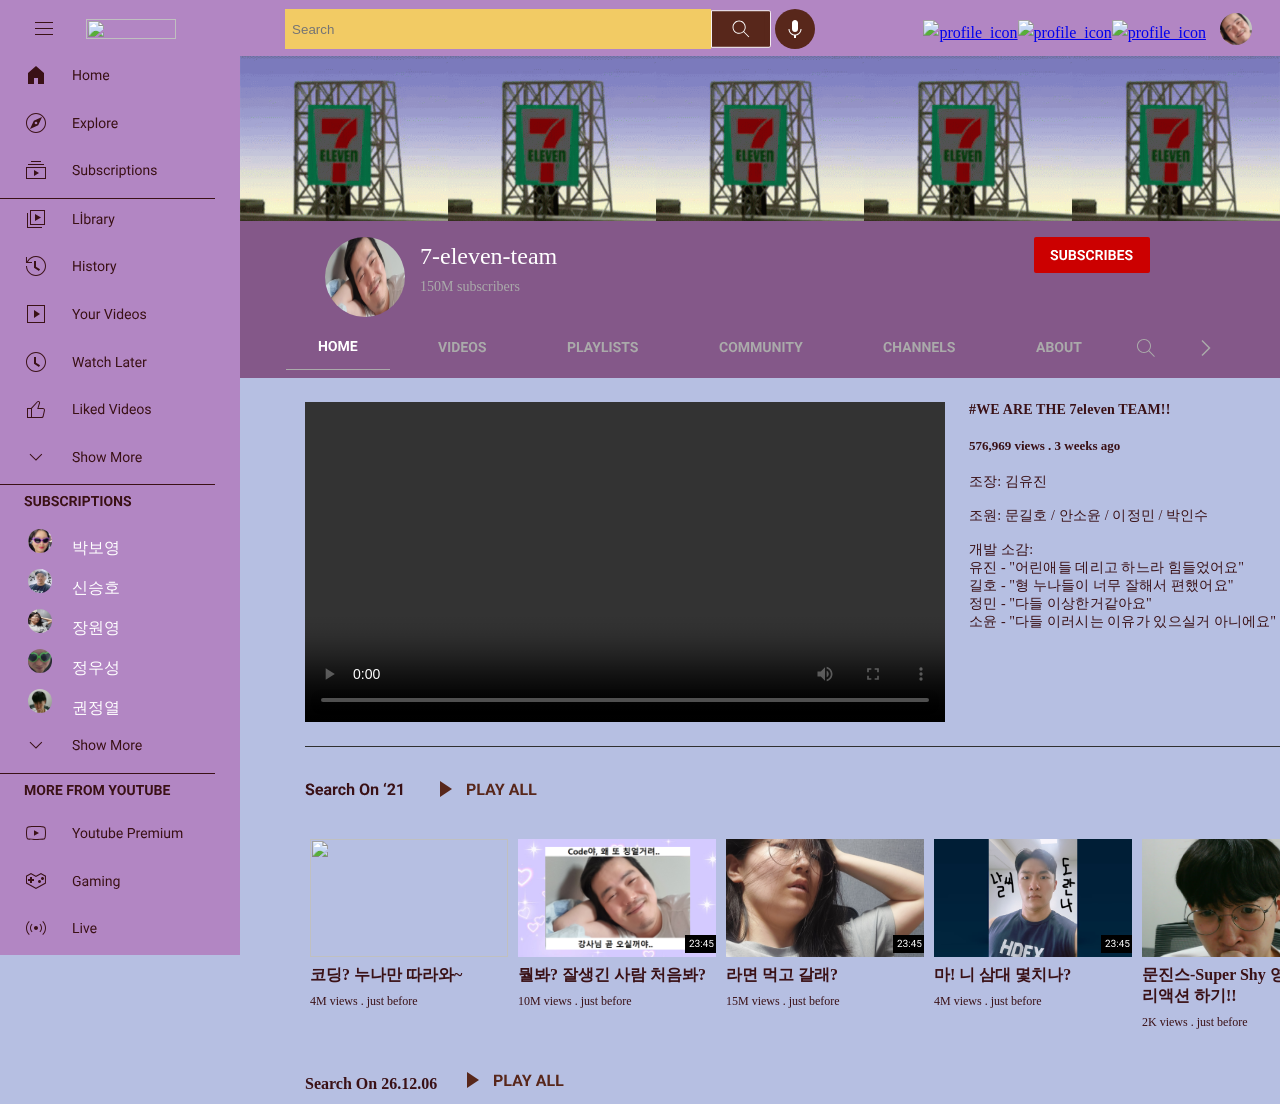
==== 7Channel.html @ 32d8069f "feat: 7Channel 수정" ====
<!DOCTYPE html>
<html lang="en">

<head>
  <meta charset="UTF-8">
  <meta name="viewport" content="width=device-width, initial-scale=1.0">
  <title>Channel</title>
  <link rel="stylesheet" type="text/css" href="7Channel.css">
</head>

<body>
  <header>
    <div class="top">
      <div class="top-left-icons top">
        <a href="#"><img src="./img/7eleven/header/ham.svg" /></a>
        <a href="index.html"><img src="./img/7eleven/header/Group.svg" class="youtube_logo"
            onclick="redirectToHome()" /></a>
      </div>
      <div class="top-middle-icons top">
        <div class="searchbox top">
          <input type="text" id="searchInput" placeholder="  Search" />
          <a href="#" onclick="searchChannel()"><img src="./img/7eleven/header/SearchBox-Button.svg"
              class="search-icon" /></a>
        </div>
        <a href="#"><img src="./img/7eleven/header/Icon.svg" class="mic-icon" /></a>
        <!-- 검색 결과 출력을 위한 컨테이너 -->
        <div class="search-result" id="searchResultContainer"></div>
      </div>

      <div class="top-right-icons top">
        <a href="#"><img src="./img/7eleven/header/create.svg" alt="profile_icon" class="header-icon" /></a>
        <a href="#"><img src="./img/7eleven/header/apps.svg" alt="profile_icon" class="header-icon" /></a>
        <a href="#"><img src="./img/7eleven/header/notifications.svg" alt="profile_icon" class="header-icon" /></a>
        <a href="#"><img src="./img/7eleven/header/Profile.svg" alt="profile_icon" class="user-icon" /></a>
      </div>
    </div>
  </header>
  <!-- 하단 부분-->
  <section>
    <!-- 왼쪽 사이드바-->
    <aside>
      <div class="sidebar-body">
        <div class="side1">
          <span class="sidebar-text"><a href="#"><img src="./img/7eleven/sidebar/Menu.svg"
                onclick="redirectToHome()" /></a></span>
          <span class="sidebar-text"><a href="#"><img src="./img/7eleven/sidebar/Menu-1.svg" /></a></span>
          <span class="sidebar-text"><a href="#"><img src="./img/7eleven/sidebar/Menu-2.svg" /></a></span>
        </div>
        <div class="side2">
          <span id="show-more">
            <span class="sidebar-text"><a href="#"><img src="./img/7eleven/sidebar/Menu-3.svg" /></a></span>
            <span class="sidebar-text"><a href="#"><img src="./img/7eleven/sidebar/Menu-4.svg" /></a></span>
            <span class="sidebar-text"><a href="#"><img src="./img/7eleven/sidebar/Menu-5.svg" /></a></span>
            <span class="sidebar-text"><a href="#"><img src="./img/7eleven/sidebar/Menu-6.svg" /></a></span>
            <span class="sidebar-text"><a href="#"><img src="./img/7eleven/sidebar/Menu-7.svg" /></a></span>
          </span>
          <span class="sidebar-text" onclick="toggleSide2()"><a href="#"><img
                src="./img/7eleven/sidebar/Menu-8.svg" /></a></span>
        </div>
        <div class="side3">
          <span class="sidebar-text"><a href="#"><img src="./img/7eleven/sidebar/Menu-Title.svg" alt="" /></a></span>
          <div class="subscription-user-img">
            <span id=show-more-sub>
              <a href="#"><span class="sidebar-text"><img
                    src="./img/7eleven/sidebar/2D062AD6-44D7-435C-ADD6-71105929858D_1_105_c.jpeg"
                    alt="" />박보영</span></a>
              <a href="#"><span class="sidebar-text"><img src="./img/7eleven/sidebar/5a7d9c4eaca35727.jpeg"
                    alt="" />신승호</span></a>
              <a href="#"><span class="sidebar-text"><img src="./img/7eleven/sidebar/glaemfek.jpg" alt="" />장원영</span></a>
              <a href="#"><span class="sidebar-text"><img src="./img/7eleven/sidebar/jung.svg"
                    alt="" />정우성</span></a>
              <a href="./7Channel.html"><span class="sidebar-text"><img src="./img/7eleven/sidebar/image.png"
                    alt="" />권정열</span></a>
            </span>
            <span class="sidebar-text" onclick="toggleSide3()"><a href="#"><img src="./img/7eleven/sidebar/Menu-8.svg"
                  alt="" /></a></span>
          </div>
        </div>
        <div class="side4">
          <span class="sidebar-text"><a href="#"><img src="./img/7eleven/sidebar/Menu-Title-1.svg" alt=""></a></span>
          <span class="sidebar-text"><a href="#"><img src="./img/7eleven/sidebar/Menu-17.svg" /></a></span>
          <span class="sidebar-text"><a href="#"><img src="./img/7eleven/sidebar/Menu-18.svg" /></a></span>
          <span class="sidebar-text"><a href="#"><img src="./img/7eleven/sidebar/Menu-19.svg" /></a></span>
          <!-- <span class="sidebar-text"><a href="#"><img src="./img/7eleven/sidebar/Menu-20.svg" /></a></span > -->
        </div>
        <div class="side5">
          <span class="sidebar-text"><a href="#"><img src="./img/7eleven/sidebar/Menu-18.svg" /></a></span>
          <span class="sidebar-text"><a href="#"><img src="./img/7eleven/sidebar/Menu-19.svg" /></a></span>
          <span class="sidebar-text"><a href="#"><img src="./img/7eleven/sidebar/Menu-20.svg" /></a></span>
        </div>
      </div>
    </aside>
    <section class=channel-main>
      <!--채널 메인 화면-->
      <article class="channel-main">
        <div class="channel-cover">
          <img src="./img/7eleven/Channel-Cover.svg" id="background">
        </div>
        <div class="channel-title">
          <div class="profileInfo">
            <img src="./img/7eleven/KakaoTalk_20230724_200543593.jpg" id="profileIcon2">
            <div class="channel-name" style="margin-left:15px;">
              <p style="color: white; font-weight: 400; font-size: 24px;">7-eleven-team</p>
              <p style="color: #AAAAAA; font-weight: 400; font-size: 14px;">150M subscribers</p>
            </div>
          </div>
          <div class="subscribers">
            <img src="./img/channel/Subscribes-Btn.svg" id="subscribesIcon" alt="Subscribe" />
          </div>
        </div>
        <div class="channel-toolbar">
          <div class="toolbars">
            <button onclick><img src="./img/7eleven/Menu.svg"></button>
            <button onclick><img src="./img/7eleven/Menu-1.svg"></button>
            <button onclick><img src="./img/7eleven/Menu-2.svg"></button>
            <button onclick><img src="./img/7eleven/Menu-3.svg"></button>
            <button onclick><img src="./img/7eleven/Menu-4.svg"></button>
            <button onclick><img src="./img/7eleven/Menu-5.svg"></button>
          </div>
          <div class="toolbar-search">
            <button><img src="./img/7eleven/Icon.svg" id="searchIcon" onclick="toggleSearchBar()"></button>
            <span id="searchBar" class="hidden"><input type="text" id="search-in-channel" placeholder="Search" /></span>
          </div>
          <button><img src="./img/7eleven/Btn.svg" id="ArrowIcon" onclick=""></button>
          <div class="channel-search-result" id="searchResultContainer-channel"></div>
        </div>
      </article>
      <article class="small-video">
        <div class="youtube-player">
          <!--동영상 썸네일-->
          <video width="640" height="320" src="./img/7eleven/KakaoTalk_20230731_221618216-_2__3.mp4" controls></video>
        </div>
        <div class="video-desc">
          <div class="title" style="font-size: 14px;">
            <!--제목-->
            #WE ARE THE 7eleven TEAM!!
          </div>
          <div class="time" style="font-size: 13px;">
            <!--시간 정보-->
            576,969 views . 3 weeks ago
          </div>
          <div class="description">
            <!--설명-->
            조장: 김유진<br><br>
            조원: 문길호 / 안소윤 / 이정민 / 박인수<br><br>
            개발 소감: <br>
            유진 - "어린애들 데리고 하느라 힘들었어요"<br>
            길호 - "형 누나들이 너무 잘해서 편했어요"<br>
            정민 - "다들 이상한거같아요"<br>
            소윤 - "다들 이러시는 이유가 있으실거 아니에요"<br>
          </div>
        </div>
        <!--영상 정보-->
      </article>
      <article class="play-lists"> <!-- 전체 아래쪽 부분-->
        <div class="category">
          <img src="./img/7eleven/Title.svg">
          <img src="./img/7eleven/Play-Btn.svg" onclick="">
        </div>
        
        <div class="play-list"> <!-- 한줄의 영상 목록 부분-->                    
          <div class="video-card">
            <div class="xsmall-thumbnail"><img src="./img/7eleven/image 1.svg"></div>
            <div class="xsmall-desc">
              <div id="title">코딩? 누나만 따라와~</div>
              <div id="userview">4M views . just before</div>
            </div>
          </div>
          <div class="video-card">
            <div class="xsmall-thumbnail"><img src="./img/7eleven/Images-1.svg"></div>
            <div class="xsmall-desc">
              <div id="title">뭘봐? 잘생긴 사람 처음봐?</div>
              <div id="userview">10M views . just before</div>
            </div>
          </div>
          <div class="video-card">
            <div class="xsmall-thumbnail"><img src="./img/7eleven/Images-5.svg"></div>
            <div class="xsmall-desc">
              <div id="title">라면 먹고 갈래?</div>
              <div id="userview">15M views . just before</div>
            </div>
          </div>
          <div class="video-card">
            <div class="xsmall-thumbnail"><img src="./img/7eleven/Images-6.svg"></div>
            <div class="xsmall-desc">
              <div id="title">마! 니 삼대 몇치나?</div>
              <div id="userview">4M views . just before</div>
            </div>
          </div>
          <div class="video-card">
            <div class="xsmall-thumbnail"><img src="./img/7eleven/image.png"></div>
            <div class="xsmall-desc">
              <div id="title">문진스-Super Shy 영상보고 리액션 하기!!</div>
              <div id="userview">2K views . just before</div>
            </div>
          </div>
        </div>
        <div class="play-list"> <!-- 한줄의 영상 목록 부분-->
          <div id="play-list-nav"> <!--play all button 있는 부분-->
            <span id="search-day">인기 동영상</span>
            <img src="./img/7eleven/Play-Btn.svg" onclick="">
          </div>
          <div class="pop-video-card">
          </div>
        </div>
        <!-- 그 밖의 추가 영상 줄-->
      </article>
    </section>
  </section>
</body>
<script src="./js/7Channel.js"></script>

</html>
---- 7Channel.css ----
/* http://meyerweb.com/eric/tools/css/reset/ 
   v2.0 | 20110126
   License: none (public domain)
*/

html, body, div, span, applet, object, iframe,
h1, h2, h3, h4, h5, h6, p, blockquote, pre,
a, abbr, acronym, address, big, cite, code,
del, dfn, em, img, ins, kbd, q, s, samp,
small, strike, strong, sub, sup, tt, var,
b, u, i, center,
dl, dt, dd, ol, ul, li,
fieldset, form, label, legend,
table, caption, tbody, tfoot, thead, tr, th, td,
article, aside, canvas, details, embed, 
figure, figcaption, footer, header, hgroup, 
menu, nav, output, ruby, section, summary,
time, mark, audio, video {
	margin: 0;
	padding: 0;
	border: 0;
	font-size: 100%;
	font: inherit;
	vertical-align: baseline;
}
/* HTML5 display-role reset for older browsers */
article, aside, details, figcaption, figure, 
footer, header, hgroup, menu, nav, section {
	display: block;
}
body {
	line-height: 1;
}
ol, ul {
	list-style: none;
}
blockquote, q {
	quotes: none;
}
blockquote:before, blockquote:after,
q:before, q:after {
	content: '';
	content: none;
}
table {
	border-collapse: collapse;
	border-spacing: 0;
}























/* Channel */
body {
    background-color: #B286C3;    
}

article{
    width: 1200px;
}
.channel-title{
    display: flex;
    justify-content: space-between;
    background-color: #845889;
    padding: 16px 65px 4px 65px;
}

.profileInfo{
    display: flex;
    margin-left:20px;
    
}
.profileInfo img{
    width:80px;
    height:80px;
    border-radius: 50%;
}

#subscribesIcon{
    margin-right:65px;
}

.channel-main{
    width: 100%;
    height: auto;
    display: flex;
    overflow: hidden;
    flex-direction: column;
    /* justify-content: center; 주축(수평 방향)을 기준으로 가운데 정렬합니다. */
    /* align-items: center; 교차축(수직 방향)을 기준으로 가운데 정렬합니다. */
}
/* 원래 버튼태그의 CCS 요소 삭제 */
button {
    /* appearance: none; */
    /* 추가적인 스타일 규칙을 적용할 수 있습니다 */
    background-color: #845889;
    border: 0px;
}

.channel-toolbar{
    display: flex;
    background-color: #845889;
    justify-content: center;
}
.channel-toolbar button :hover{
    background-color: gray;
}
/* small-video 부분 */
.small-video {  
    display: inline-flex;
    margin: 24px 287px 24px 65px;
    padding-bottom: 24px;
    align-items: flex-start;
    border-bottom: solid 1px #303030;
}
  
.youtube-player {
    display: flex;
    padding-right: 0px;
    flex-direction: column;
    align-items: flex-start;
    gap: 10px;
  }
  
.video-desc {
    display: flex;
    padding-bottom: 0px;
    flex-direction: column;
    align-items: flex-start;
    margin-left: 24px;
}
.title{
    color: #3A1116;
    font-variant-numeric: stacked-fractions;
    font-feature-settings: 'hlig' on, 'dlig' on;
    font-family: Roboto;
    font-size: 14px;
    font-style: normal;
    font-weight: 700;
    line-height: normal;
    letter-spacing: 0.14px;
    margin-bottom: 20px;
}  
.time{
    color: #3A1116;
    font-family: Roboto;
    font-size: 13px;
    font-style: normal;
    font-weight: 700;
    line-height: normal;
    margin-bottom:19px;
}
.description{
    color: #3A1116;
    font-variant-numeric: stacked-fractions;
    font-feature-settings: 'hlig' on, 'dlig' on;
    font-family: Roboto;
    font-size: 14px;
    font-style: normal;
    font-weight: 400;
    line-height: normal;
    letter-spacing: 0.14px;
    width: 400px;
    flex-shrink: 0;
}
/* search bar 기능*/
.hidden {
    display: none;
}

.toolbar-search{
    display: inline-flex;
}

#searchBar input{
    width: 202px;
    height: 47px;
    flex-shrink: 0;
    background: #B286C3; 
    color: #fff;
}

/* video card 부분 */
.category{
    padding-left: 65px;
}

.play-lists{
    display: flex;
    width: 100%;
    height: 100%;
    flex-direction: column;
    justify-content: center;
    /* align-items: flex-start;     */
    
}
.play-list{
    width: 100%;
    height: 100%;
    display: flex;
    margin: 0px 65px;
    /* flex-direction: column; */
    /* align-items: flex-start; */
    /* justify-content: space-between; */        
    align-items: flex-start;
}
#play-list-nav{
    display: flex;
    padding-top: 8px;
    align-items: flex-start;
}
#search-day{
    display: flex;
    padding: 9px 8px 8px 0px;
    align-items: flex-start;
    gap: 10px;
}
#title{    
    font-family: Roboto;
    font-size: 16px;
    font-style: normal;
    font-weight: 700;
    line-height: normal;
}
button :hover{
    background-color: grey;
}

.video-card, .pop-video-card{
    /* width: 100%; */
    height: auto;
    display: flex;
    margin: 24px 5px;
    align-items: flex-start;
    flex-direction: column;           
    width: 214px;
    padding-right: 0px;    
}



.xsmall-video{
    display: flex;
    width: 214px;
    padding-right: 0px;
    flex-direction: column;
    align-items: flex-start;
    margin-right : 5px;
}
.xsmall-thumbnail{
    display: flex;
    width: 100%;
    height: 118px;
}
.xsmall-thumbnail img{
    width: 100%;
    height: 100%;
    object-fit: cover;
    cursor: pointer;
}
.xsmall-desc{
    display: flex;
    width: 186px;
    flex-direction: column;
    justify-content: center;
    align-items: flex-start;
}
.xsmall-views{
    display: flex;
    width: 186px;
    flex-direction: column;
    justify-content: center;
    align-items: flex-start;
}
#title{
    display: flex;
    padding: 8px 0px;
    align-items: flex-start;
    gap: 10px;
}
#userID, #userview, #usertime{    
    font-family: Roboto;
    font-size: 12px;
    font-style: normal;
    font-weight: 400;
    line-height: normal;
}

.channel-name p{
    color: white;
}

.channel-cover{    
    display: flex;
}
.channel-cover img{
    width: 100%;
}
.video-card div{
    width: 100%;
    display: flex;
}




















/* Header */

header{
    position: fixed; /* 요소를 고정시킴 */
    top: 0; /* 화면 상단에 고정 */
    width: 100%;
    height: 56px;
    flex-shrink: 0;
    background: #B286C3;
    padding-left: 20px;
    padding-right: 20px;
    z-index: 1;
}

.top {
    display: flex;
    align-items: center;
    justify-content: space-between;
    color: #fff;
    padding: 2px;
    
}
.top-left-icons .hamburger{
    position: absolute;
    left: 12.5%;
    right: 12.5%;
    top: 20.83%;
    bottom: 25%;
}
.top-left-icons .youtube_logo{
    width: 90px;
    height: 20px;
    margin-left: 22px;
}

.searchbox {   
    margin-bottom: 7px;    
    padding: 0;  
}

.searchbox .search-icon{
    display: flex;
    width: 60px;
    height: 40px;
    justify-content: center;
    align-items: center;    
    border: none;
}
.mic-icon{
    margin-left: 4px;
    width: 40px;
    height: 50px;
    align-items: center;
}
.top-right-icons {
    align-items: center;
}

.top-right-icons span {
    margin-left: 10px;
}

.top-right-icons .user-icon{
    width: 60px;
    height: 50px;
    margin-right: 30px;
}
.header-icon{
    width: 50px;
    height: 40px;
}
#searchInput{
    width: 426px;
    height: 40px;    
    color: white;
    border: 0;
    outline: 0;
    padding: 0;
    background: #F2CB64;
}

















/* sidebar */

/* list 태그 span 변경으로 인한 list css 삭제 */

/* width 240px로 변경
유튜브 페이지 참조 */

.sidebar-body{
    background-color: #B286C3;  
    position: fixed; /* 요소를 고정시킴 */
    left: 0; /* 화면 상단에 고정 */    
    width: 240px;
    height: 100vh;
    /*최대 확대 최소 축소 시 배경색 유지  */
    overflow: hidden;/* 세로 스크롤바 숨기기 */
    z-index: 1;
}


/* .sidebar-body 태그 스크롤바 전체 스타일 */
.sidebar-body:hover {
    overflow: scroll;/* 세로 스크롤바 보이기 */
}

.sidebar-body::-webkit-scrollbar {
    width: 6px; /* 스크롤바 너비 */
    height: 6px;    
}
  
/* .sidebar-body 태그 스크롤바 트랙 스타일 (배경) */
.sidebar-body::-webkit-scrollbar-track {
    background-color: #212121; /* 스크롤바 트랙 색상 */
}
  
  /* .sidebar-body 태그 스크롤바 쓰는 부분 (버튼) 스타일 */
.sidebar-body::-webkit-scrollbar-thumb {
    background-color: #888; /* 스크롤바 버튼 색상 */
    border-radius: 3px; /* 스크롤바 버튼 모서리 둥글게 */
}
/* 사이드바의 이미지들 hover시 색상 변경 */
.sidebar-body div span a img:hover {
    background-color: #303030;    
}

#show-more-sub a:hover{
    background-color: #303030;    
}

#show-more-sub{
    display: flex;    
    flex-direction: column;     
    align-items: center;    
    justify-content: flex-start;
}
.sidebar-text {    
    font-family: 'Roboto';
}

#show-more-sub a{
    width: 224px;
    height: 40px;
    display: flex; /* 링크 안의 내용들을 가운데로 정렬하기 위해 추가 */
    align-items: center; /* 링크 안의 내용들을 수직 가운데 정렬하기 위해 추가 */     
    padding-left: 55px;
    color: white;
    text-decoration: none;    
    justify-content: space-between;    
}

#show-more-sub a img{
    border-radius: 50%;
    width: 24px;
    height: 24px;    
    margin-right: 20px;
}

.subscription-user-img{
    width: 224px;
}

.side1, .side2, .side3{
    border-bottom: solid 1px #3A1116;
    margin-right: 25px;
}


















/* common */

/*common (background-color)*/
body{
    font-family: "Roboto";
    color:#3A1116;
    line-height: 1.6;
    background-color: #B6BFE2;
    margin: 0px;
}
/* 헤더와 사이드는 고정 된 상태라 나머지 Main 부분을 띄워서 겹치지 않게 조정 해당부분 수정 필요 */
body > :not(header) {
    padding-top: 55px;   
    padding-left: 240px;
}
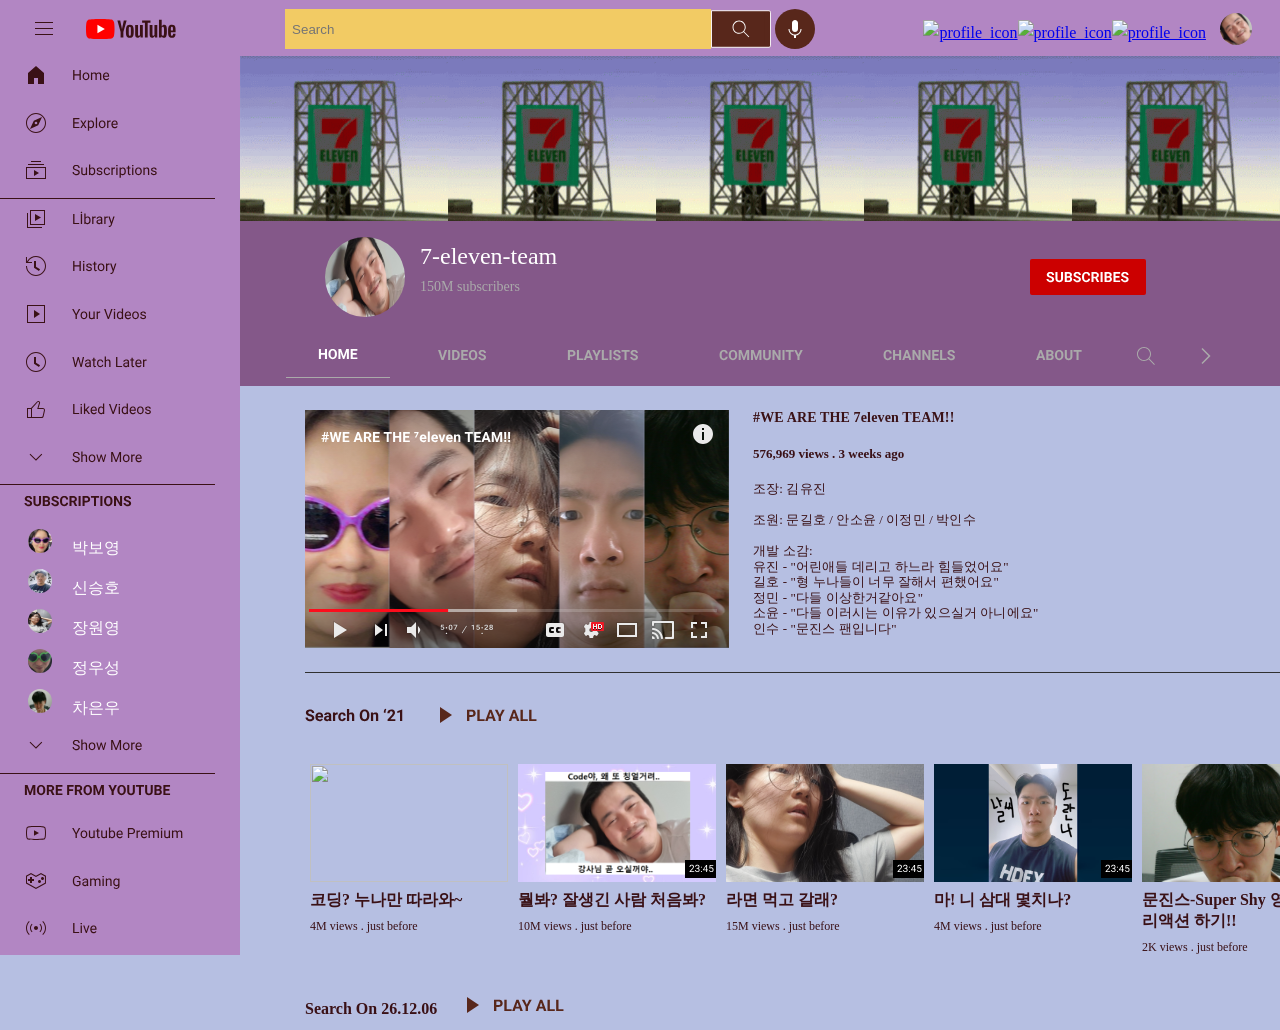
==== commit 44b61967: "feat: 7Channel 페이지 완료" ====
--- a/7Channel.html
+++ b/7Channel.html
@@ -66,11 +66,11 @@
                     alt="" />박보영</span></a>
               <a href="#"><span class="sidebar-text"><img src="./img/7eleven/sidebar/5a7d9c4eaca35727.jpeg"
                     alt="" />신승호</span></a>
-              <a href="#"><span class="sidebar-text"><img src="./img/7eleven/sidebar/glaemfek.jpg" alt="" />장원영</span></a>
-              <a href="#"><span class="sidebar-text"><img src="./img/7eleven/sidebar/jung.svg"
-                    alt="" />정우성</span></a>
+              <a href="#"><span class="sidebar-text"><img src="./img/7eleven/sidebar/glaemfek.jpg"
+                    alt="" />장원영</span></a>
+              <a href="#"><span class="sidebar-text"><img src="./img/7eleven/sidebar/jung.svg" alt="" />정우성</span></a>
               <a href="./7Channel.html"><span class="sidebar-text"><img src="./img/7eleven/sidebar/image.png"
-                    alt="" />권정열</span></a>
+                    alt="" />차은우</span></a>
             </span>
             <span class="sidebar-text" onclick="toggleSide3()"><a href="#"><img src="./img/7eleven/sidebar/Menu-8.svg"
                   alt="" /></a></span>
@@ -96,18 +96,23 @@
         <div class="channel-cover">
           <img src="./img/7eleven/Channel-Cover.svg" id="background">
         </div>
-        <div class="channel-title">
-          <div class="profileInfo">
-            <img src="./img/7eleven/KakaoTalk_20230724_200543593.jpg" id="profileIcon2">
-            <div class="channel-name" style="margin-left:15px;">
-              <p style="color: white; font-weight: 400; font-size: 24px;">7-eleven-team</p>
-              <p style="color: #AAAAAA; font-weight: 400; font-size: 14px;">150M subscribers</p>
-            </div>
-          </div>
-          <div class="subscribers">
-            <img src="./img/channel/Subscribes-Btn.svg" id="subscribesIcon" alt="Subscribe" />
-          </div>
-        </div>
+        <div id="channel-title" style="background-color: rgb(132, 88, 137);">
+          <!-- <div></div> -->
+          <div class="channel-title">
+            <div class="profileInfo">
+              <img src="./img/7eleven/KakaoTalk_20230724_200543593.jpg" id="profileIcon2">
+              <div class="channel-name" style="margin-left:15px;">
+                <p style="color: white; font-weight: 400; font-size: 24px;">7-eleven-team</p>
+                <p style="color: #AAAAAA; font-weight: 400; font-size: 14px;">150M subscribers</p>
+              </div>
+            </div>
+            <div class="subscribers">
+              <img src="./img/channel/Subscribes-Btn.svg" id="subscribesIcon" alt="Subscribe" />
+            </div>
+          </div>
+          <!-- <div></div> -->
+        </div>
+        
         <div class="channel-toolbar">
           <div class="toolbars">
             <button onclick><img src="./img/7eleven/Menu.svg"></button>
@@ -125,86 +130,91 @@
           <div class="channel-search-result" id="searchResultContainer-channel"></div>
         </div>
       </article>
-      <article class="small-video">
-        <div class="youtube-player">
-          <!--동영상 썸네일-->
-          <video width="640" height="320" src="./img/7eleven/KakaoTalk_20230731_221618216-_2__3.mp4" controls></video>
-        </div>
-        <div class="video-desc">
-          <div class="title" style="font-size: 14px;">
-            <!--제목-->
-            #WE ARE THE 7eleven TEAM!!
-          </div>
-          <div class="time" style="font-size: 13px;">
-            <!--시간 정보-->
-            576,969 views . 3 weeks ago
-          </div>
-          <div class="description">
-            <!--설명-->
-            조장: 김유진<br><br>
-            조원: 문길호 / 안소윤 / 이정민 / 박인수<br><br>
-            개발 소감: <br>
-            유진 - "어린애들 데리고 하느라 힘들었어요"<br>
-            길호 - "형 누나들이 너무 잘해서 편했어요"<br>
-            정민 - "다들 이상한거같아요"<br>
-            소윤 - "다들 이러시는 이유가 있으실거 아니에요"<br>
-          </div>
-        </div>
-        <!--영상 정보-->
-      </article>
-      <article class="play-lists"> <!-- 전체 아래쪽 부분-->
-        <div class="category">
-          <img src="./img/7eleven/Title.svg">
-          <img src="./img/7eleven/Play-Btn.svg" onclick="">
-        </div>
-        
-        <div class="play-list"> <!-- 한줄의 영상 목록 부분-->                    
-          <div class="video-card">
-            <div class="xsmall-thumbnail"><img src="./img/7eleven/image 1.svg"></div>
-            <div class="xsmall-desc">
-              <div id="title">코딩? 누나만 따라와~</div>
-              <div id="userview">4M views . just before</div>
-            </div>
-          </div>
-          <div class="video-card">
-            <div class="xsmall-thumbnail"><img src="./img/7eleven/Images-1.svg"></div>
-            <div class="xsmall-desc">
-              <div id="title">뭘봐? 잘생긴 사람 처음봐?</div>
-              <div id="userview">10M views . just before</div>
-            </div>
-          </div>
-          <div class="video-card">
-            <div class="xsmall-thumbnail"><img src="./img/7eleven/Images-5.svg"></div>
-            <div class="xsmall-desc">
-              <div id="title">라면 먹고 갈래?</div>
-              <div id="userview">15M views . just before</div>
-            </div>
-          </div>
-          <div class="video-card">
-            <div class="xsmall-thumbnail"><img src="./img/7eleven/Images-6.svg"></div>
-            <div class="xsmall-desc">
-              <div id="title">마! 니 삼대 몇치나?</div>
-              <div id="userview">4M views . just before</div>
-            </div>
-          </div>
-          <div class="video-card">
-            <div class="xsmall-thumbnail"><img src="./img/7eleven/image.png"></div>
-            <div class="xsmall-desc">
-              <div id="title">문진스-Super Shy 영상보고 리액션 하기!!</div>
-              <div id="userview">2K views . just before</div>
-            </div>
-          </div>
-        </div>
-        <div class="play-list"> <!-- 한줄의 영상 목록 부분-->
-          <div id="play-list-nav"> <!--play all button 있는 부분-->
-            <span id="search-day">인기 동영상</span>
+      <div class="contents">
+        <article class="small-video">
+          <div class="youtube-player">
+            <!--동영상 썸네일-->
+            <!-- <video width="640" height="320" src="./img/7eleven/KakaoTalk_20230731_221618216-_2__3.mp4" controls></video> -->
+            <img width="424" height="238" src="./img/7eleven/Youtube player2.svg">
+          </div>
+          <div class="video-desc">
+            <div class="title" style="font-size: 14px;">
+              <!--제목-->
+              #WE ARE THE 7eleven TEAM!!
+            </div>
+            <div class="time" style="font-size: 13px;">
+              <!--시간 정보-->
+              576,969 views . 3 weeks ago
+            </div>
+            <div class="description" style="font-size: 13px; line-height: 1.2;">
+              <!--설명-->
+              조장: 김유진<br><br>
+              조원: 문길호 / 안소윤 / 이정민 / 박인수<br><br>
+              개발 소감: <br>
+              유진 - "어린애들 데리고 하느라 힘들었어요"<br>
+              길호 - "형 누나들이 너무 잘해서 편했어요"<br>
+              정민 - "다들 이상한거같아요"<br>
+              소윤 - "다들 이러시는 이유가 있으실거 아니에요"<br>
+              인수 - "문진스 팬입니다"
+            </div>
+          </div>
+          <!--영상 정보-->
+        </article>
+        <article class="play-lists"> <!-- 전체 아래쪽 부분-->
+          <div class="category">
+            <img src="./img/7eleven/Title.svg">
             <img src="./img/7eleven/Play-Btn.svg" onclick="">
           </div>
-          <div class="pop-video-card">
-          </div>
-        </div>
-        <!-- 그 밖의 추가 영상 줄-->
-      </article>
+
+          <div class="play-list"> <!-- 한줄의 영상 목록 부분-->
+            <div class="video-card">
+              <div class="xsmall-thumbnail"><img src="./img/7eleven/image 1.svg"></div>
+              <div class="xsmall-desc">
+                <div id="title">코딩? 누나만 따라와~</div>
+                <div id="userview">4M views . just before</div>
+              </div>
+            </div>
+            <div class="video-card">
+              <div class="xsmall-thumbnail"><img src="./img/7eleven/Images-1.svg"></div>
+              <div class="xsmall-desc">
+                <div id="title">뭘봐? 잘생긴 사람 처음봐?</div>
+                <div id="userview">10M views . just before</div>
+              </div>
+            </div>
+            <div class="video-card">
+              <div class="xsmall-thumbnail"><img src="./img/7eleven/Images-5.svg"></div>
+              <div class="xsmall-desc">
+                <div id="title">라면 먹고 갈래?</div>
+                <div id="userview">15M views . just before</div>
+              </div>
+            </div>
+            <div class="video-card">
+              <div class="xsmall-thumbnail"><img src="./img/7eleven/Images-6.svg"></div>
+              <div class="xsmall-desc">
+                <div id="title">마! 니 삼대 몇치나?</div>
+                <div id="userview">4M views . just before</div>
+              </div>
+            </div>
+            <div class="video-card">
+              <div class="xsmall-thumbnail"><img src="./img/7eleven/image.png"></div>
+              <div class="xsmall-desc">
+                <div id="title">문진스-Super Shy 영상보고 리액션 하기!!</div>
+                <div id="userview">2K views . just before</div>
+              </div>
+            </div>
+          </div>
+          <div class="play-list"> <!-- 한줄의 영상 목록 부분-->
+            <div id="play-list-nav"> <!--play all button 있는 부분-->
+              <span id="search-day">인기 동영상</span>
+              <img src="./img/7eleven/Play-Btn.svg" onclick="">
+            </div>
+            <div class="pop-video-card">
+            </div>
+          </div>
+          <!-- 그 밖의 추가 영상 줄-->
+        </article>
+      </div>
+
     </section>
   </section>
 </body>
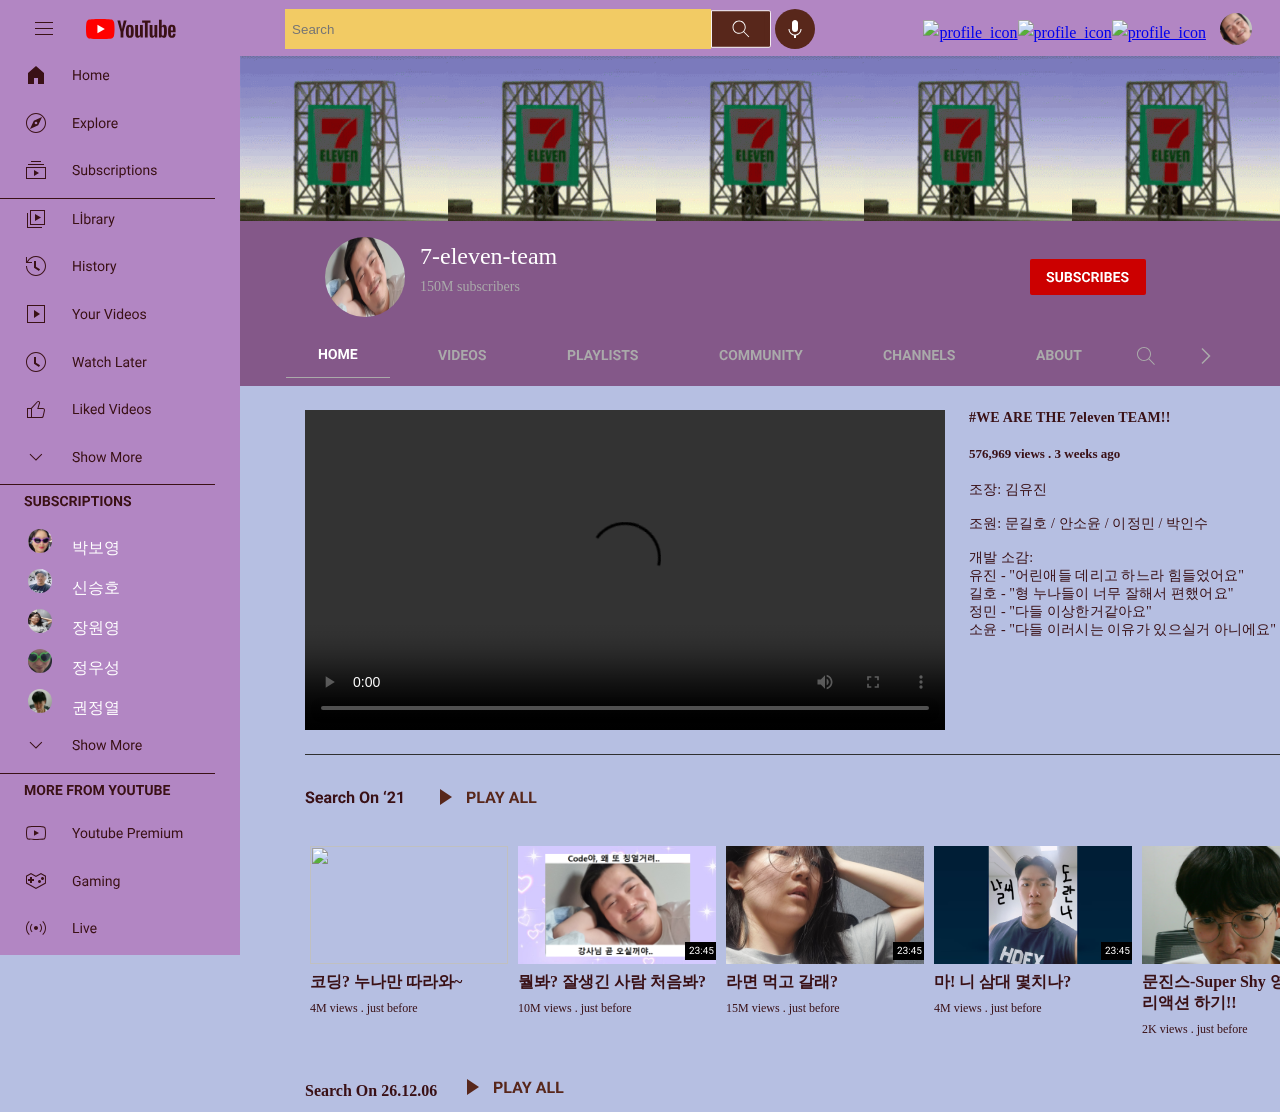
==== commit a7e87b7c: "Revert "feat: 7Channel 페이지 완료"" ====
--- a/7Channel.html
+++ b/7Channel.html
@@ -66,11 +66,11 @@
                     alt="" />박보영</span></a>
               <a href="#"><span class="sidebar-text"><img src="./img/7eleven/sidebar/5a7d9c4eaca35727.jpeg"
                     alt="" />신승호</span></a>
-              <a href="#"><span class="sidebar-text"><img src="./img/7eleven/sidebar/glaemfek.jpg"
-                    alt="" />장원영</span></a>
-              <a href="#"><span class="sidebar-text"><img src="./img/7eleven/sidebar/jung.svg" alt="" />정우성</span></a>
+              <a href="#"><span class="sidebar-text"><img src="./img/7eleven/sidebar/glaemfek.jpg" alt="" />장원영</span></a>
+              <a href="#"><span class="sidebar-text"><img src="./img/7eleven/sidebar/jung.svg"
+                    alt="" />정우성</span></a>
               <a href="./7Channel.html"><span class="sidebar-text"><img src="./img/7eleven/sidebar/image.png"
-                    alt="" />차은우</span></a>
+                    alt="" />권정열</span></a>
             </span>
             <span class="sidebar-text" onclick="toggleSide3()"><a href="#"><img src="./img/7eleven/sidebar/Menu-8.svg"
                   alt="" /></a></span>
@@ -96,23 +96,18 @@
         <div class="channel-cover">
           <img src="./img/7eleven/Channel-Cover.svg" id="background">
         </div>
-        <div id="channel-title" style="background-color: rgb(132, 88, 137);">
-          <!-- <div></div> -->
-          <div class="channel-title">
-            <div class="profileInfo">
-              <img src="./img/7eleven/KakaoTalk_20230724_200543593.jpg" id="profileIcon2">
-              <div class="channel-name" style="margin-left:15px;">
-                <p style="color: white; font-weight: 400; font-size: 24px;">7-eleven-team</p>
-                <p style="color: #AAAAAA; font-weight: 400; font-size: 14px;">150M subscribers</p>
-              </div>
-            </div>
-            <div class="subscribers">
-              <img src="./img/channel/Subscribes-Btn.svg" id="subscribesIcon" alt="Subscribe" />
-            </div>
-          </div>
-          <!-- <div></div> -->
-        </div>
-        
+        <div class="channel-title">
+          <div class="profileInfo">
+            <img src="./img/7eleven/KakaoTalk_20230724_200543593.jpg" id="profileIcon2">
+            <div class="channel-name" style="margin-left:15px;">
+              <p style="color: white; font-weight: 400; font-size: 24px;">7-eleven-team</p>
+              <p style="color: #AAAAAA; font-weight: 400; font-size: 14px;">150M subscribers</p>
+            </div>
+          </div>
+          <div class="subscribers">
+            <img src="./img/channel/Subscribes-Btn.svg" id="subscribesIcon" alt="Subscribe" />
+          </div>
+        </div>
         <div class="channel-toolbar">
           <div class="toolbars">
             <button onclick><img src="./img/7eleven/Menu.svg"></button>
@@ -130,91 +125,86 @@
           <div class="channel-search-result" id="searchResultContainer-channel"></div>
         </div>
       </article>
-      <div class="contents">
-        <article class="small-video">
-          <div class="youtube-player">
-            <!--동영상 썸네일-->
-            <!-- <video width="640" height="320" src="./img/7eleven/KakaoTalk_20230731_221618216-_2__3.mp4" controls></video> -->
-            <img width="424" height="238" src="./img/7eleven/Youtube player2.svg">
-          </div>
-          <div class="video-desc">
-            <div class="title" style="font-size: 14px;">
-              <!--제목-->
-              #WE ARE THE 7eleven TEAM!!
-            </div>
-            <div class="time" style="font-size: 13px;">
-              <!--시간 정보-->
-              576,969 views . 3 weeks ago
-            </div>
-            <div class="description" style="font-size: 13px; line-height: 1.2;">
-              <!--설명-->
-              조장: 김유진<br><br>
-              조원: 문길호 / 안소윤 / 이정민 / 박인수<br><br>
-              개발 소감: <br>
-              유진 - "어린애들 데리고 하느라 힘들었어요"<br>
-              길호 - "형 누나들이 너무 잘해서 편했어요"<br>
-              정민 - "다들 이상한거같아요"<br>
-              소윤 - "다들 이러시는 이유가 있으실거 아니에요"<br>
-              인수 - "문진스 팬입니다"
-            </div>
-          </div>
-          <!--영상 정보-->
-        </article>
-        <article class="play-lists"> <!-- 전체 아래쪽 부분-->
-          <div class="category">
-            <img src="./img/7eleven/Title.svg">
+      <article class="small-video">
+        <div class="youtube-player">
+          <!--동영상 썸네일-->
+          <video width="640" height="320" src="./img/7eleven/KakaoTalk_20230731_221618216-_2__3.mp4" controls></video>
+        </div>
+        <div class="video-desc">
+          <div class="title" style="font-size: 14px;">
+            <!--제목-->
+            #WE ARE THE 7eleven TEAM!!
+          </div>
+          <div class="time" style="font-size: 13px;">
+            <!--시간 정보-->
+            576,969 views . 3 weeks ago
+          </div>
+          <div class="description">
+            <!--설명-->
+            조장: 김유진<br><br>
+            조원: 문길호 / 안소윤 / 이정민 / 박인수<br><br>
+            개발 소감: <br>
+            유진 - "어린애들 데리고 하느라 힘들었어요"<br>
+            길호 - "형 누나들이 너무 잘해서 편했어요"<br>
+            정민 - "다들 이상한거같아요"<br>
+            소윤 - "다들 이러시는 이유가 있으실거 아니에요"<br>
+          </div>
+        </div>
+        <!--영상 정보-->
+      </article>
+      <article class="play-lists"> <!-- 전체 아래쪽 부분-->
+        <div class="category">
+          <img src="./img/7eleven/Title.svg">
+          <img src="./img/7eleven/Play-Btn.svg" onclick="">
+        </div>
+        
+        <div class="play-list"> <!-- 한줄의 영상 목록 부분-->                    
+          <div class="video-card">
+            <div class="xsmall-thumbnail"><img src="./img/7eleven/image 1.svg"></div>
+            <div class="xsmall-desc">
+              <div id="title">코딩? 누나만 따라와~</div>
+              <div id="userview">4M views . just before</div>
+            </div>
+          </div>
+          <div class="video-card">
+            <div class="xsmall-thumbnail"><img src="./img/7eleven/Images-1.svg"></div>
+            <div class="xsmall-desc">
+              <div id="title">뭘봐? 잘생긴 사람 처음봐?</div>
+              <div id="userview">10M views . just before</div>
+            </div>
+          </div>
+          <div class="video-card">
+            <div class="xsmall-thumbnail"><img src="./img/7eleven/Images-5.svg"></div>
+            <div class="xsmall-desc">
+              <div id="title">라면 먹고 갈래?</div>
+              <div id="userview">15M views . just before</div>
+            </div>
+          </div>
+          <div class="video-card">
+            <div class="xsmall-thumbnail"><img src="./img/7eleven/Images-6.svg"></div>
+            <div class="xsmall-desc">
+              <div id="title">마! 니 삼대 몇치나?</div>
+              <div id="userview">4M views . just before</div>
+            </div>
+          </div>
+          <div class="video-card">
+            <div class="xsmall-thumbnail"><img src="./img/7eleven/image.png"></div>
+            <div class="xsmall-desc">
+              <div id="title">문진스-Super Shy 영상보고 리액션 하기!!</div>
+              <div id="userview">2K views . just before</div>
+            </div>
+          </div>
+        </div>
+        <div class="play-list"> <!-- 한줄의 영상 목록 부분-->
+          <div id="play-list-nav"> <!--play all button 있는 부분-->
+            <span id="search-day">인기 동영상</span>
             <img src="./img/7eleven/Play-Btn.svg" onclick="">
           </div>
-
-          <div class="play-list"> <!-- 한줄의 영상 목록 부분-->
-            <div class="video-card">
-              <div class="xsmall-thumbnail"><img src="./img/7eleven/image 1.svg"></div>
-              <div class="xsmall-desc">
-                <div id="title">코딩? 누나만 따라와~</div>
-                <div id="userview">4M views . just before</div>
-              </div>
-            </div>
-            <div class="video-card">
-              <div class="xsmall-thumbnail"><img src="./img/7eleven/Images-1.svg"></div>
-              <div class="xsmall-desc">
-                <div id="title">뭘봐? 잘생긴 사람 처음봐?</div>
-                <div id="userview">10M views . just before</div>
-              </div>
-            </div>
-            <div class="video-card">
-              <div class="xsmall-thumbnail"><img src="./img/7eleven/Images-5.svg"></div>
-              <div class="xsmall-desc">
-                <div id="title">라면 먹고 갈래?</div>
-                <div id="userview">15M views . just before</div>
-              </div>
-            </div>
-            <div class="video-card">
-              <div class="xsmall-thumbnail"><img src="./img/7eleven/Images-6.svg"></div>
-              <div class="xsmall-desc">
-                <div id="title">마! 니 삼대 몇치나?</div>
-                <div id="userview">4M views . just before</div>
-              </div>
-            </div>
-            <div class="video-card">
-              <div class="xsmall-thumbnail"><img src="./img/7eleven/image.png"></div>
-              <div class="xsmall-desc">
-                <div id="title">문진스-Super Shy 영상보고 리액션 하기!!</div>
-                <div id="userview">2K views . just before</div>
-              </div>
-            </div>
-          </div>
-          <div class="play-list"> <!-- 한줄의 영상 목록 부분-->
-            <div id="play-list-nav"> <!--play all button 있는 부분-->
-              <span id="search-day">인기 동영상</span>
-              <img src="./img/7eleven/Play-Btn.svg" onclick="">
-            </div>
-            <div class="pop-video-card">
-            </div>
-          </div>
-          <!-- 그 밖의 추가 영상 줄-->
-        </article>
-      </div>
-
+          <div class="pop-video-card">
+          </div>
+        </div>
+        <!-- 그 밖의 추가 영상 줄-->
+      </article>
     </section>
   </section>
 </body>
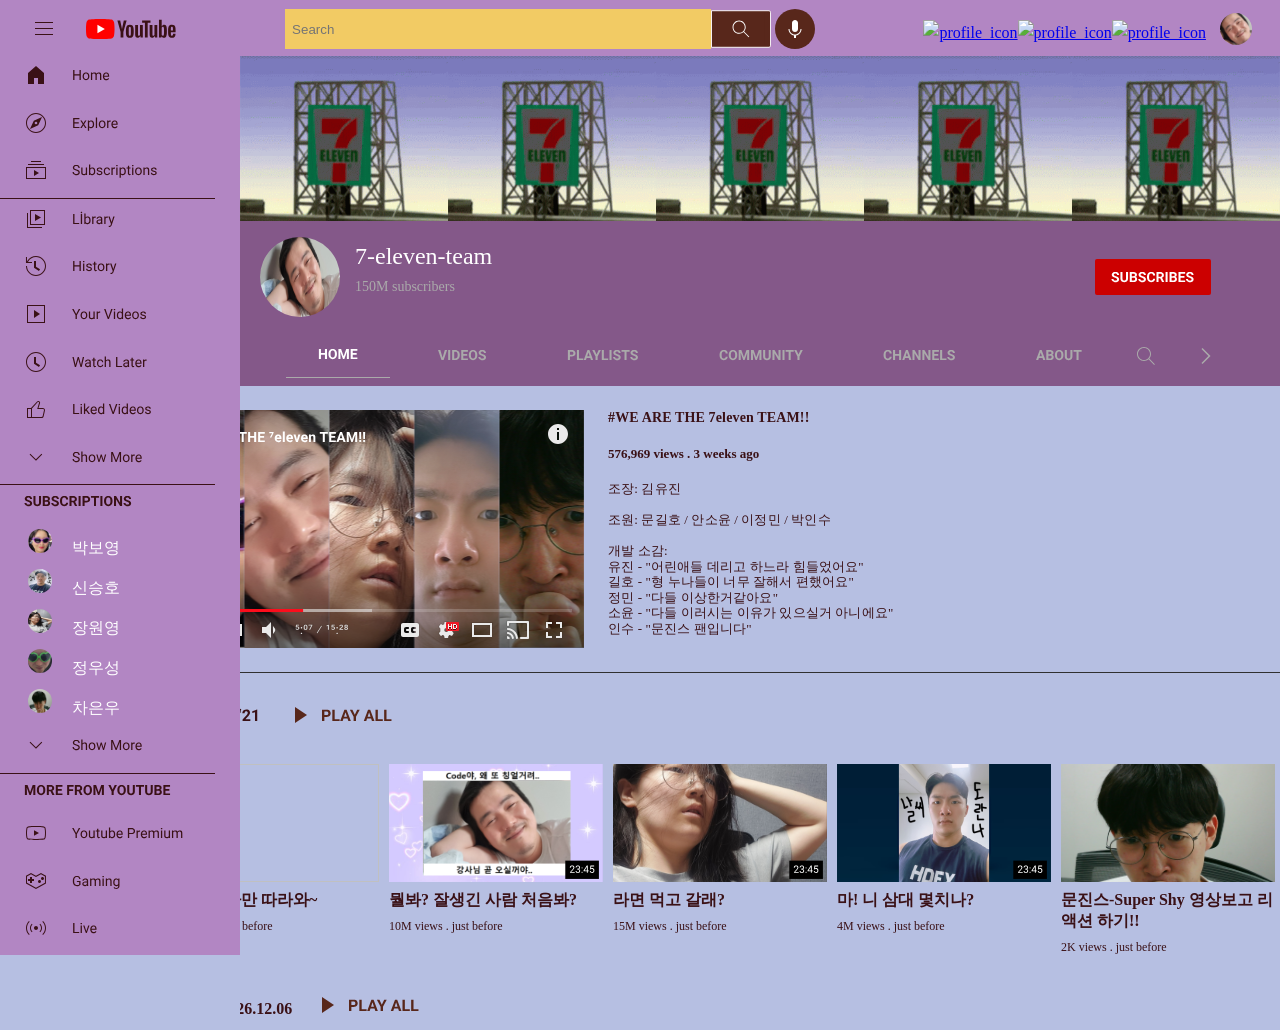
==== commit a7a9d82a: "feat: 7Channel 수정완료" ====
--- a/7Channel.html
+++ b/7Channel.html
@@ -66,11 +66,11 @@
                     alt="" />박보영</span></a>
               <a href="#"><span class="sidebar-text"><img src="./img/7eleven/sidebar/5a7d9c4eaca35727.jpeg"
                     alt="" />신승호</span></a>
-              <a href="#"><span class="sidebar-text"><img src="./img/7eleven/sidebar/glaemfek.jpg" alt="" />장원영</span></a>
-              <a href="#"><span class="sidebar-text"><img src="./img/7eleven/sidebar/jung.svg"
-                    alt="" />정우성</span></a>
+              <a href="#"><span class="sidebar-text"><img src="./img/7eleven/sidebar/glaemfek.jpg"
+                    alt="" />장원영</span></a>
+              <a href="#"><span class="sidebar-text"><img src="./img/7eleven/sidebar/jung.svg" alt="" />정우성</span></a>
               <a href="./7Channel.html"><span class="sidebar-text"><img src="./img/7eleven/sidebar/image.png"
-                    alt="" />권정열</span></a>
+                    alt="" />차은우</span></a>
             </span>
             <span class="sidebar-text" onclick="toggleSide3()"><a href="#"><img src="./img/7eleven/sidebar/Menu-8.svg"
                   alt="" /></a></span>
@@ -96,18 +96,23 @@
         <div class="channel-cover">
           <img src="./img/7eleven/Channel-Cover.svg" id="background">
         </div>
-        <div class="channel-title">
-          <div class="profileInfo">
-            <img src="./img/7eleven/KakaoTalk_20230724_200543593.jpg" id="profileIcon2">
-            <div class="channel-name" style="margin-left:15px;">
-              <p style="color: white; font-weight: 400; font-size: 24px;">7-eleven-team</p>
-              <p style="color: #AAAAAA; font-weight: 400; font-size: 14px;">150M subscribers</p>
-            </div>
-          </div>
-          <div class="subscribers">
-            <img src="./img/channel/Subscribes-Btn.svg" id="subscribesIcon" alt="Subscribe" />
-          </div>
-        </div>
+        <div id="channel-title" style="background-color: rgb(132, 88, 137);">
+          <!-- <div></div> -->
+          <div class="channel-title">
+            <div class="profileInfo">
+              <img src="./img/7eleven/KakaoTalk_20230724_200543593.jpg" id="profileIcon2">
+              <div class="channel-name" style="margin-left:15px;">
+                <p style="color: white; font-weight: 400; font-size: 24px;">7-eleven-team</p>
+                <p style="color: #AAAAAA; font-weight: 400; font-size: 14px;">150M subscribers</p>
+              </div>
+            </div>
+            <div class="subscribers">
+              <img src="./img/channel/Subscribes-Btn.svg" id="subscribesIcon" alt="Subscribe" />
+            </div>
+          </div>
+          <!-- <div></div> -->
+        </div>
+        
         <div class="channel-toolbar">
           <div class="toolbars">
             <button onclick><img src="./img/7eleven/Menu.svg"></button>
@@ -125,86 +130,91 @@
           <div class="channel-search-result" id="searchResultContainer-channel"></div>
         </div>
       </article>
-      <article class="small-video">
-        <div class="youtube-player">
-          <!--동영상 썸네일-->
-          <video width="640" height="320" src="./img/7eleven/KakaoTalk_20230731_221618216-_2__3.mp4" controls></video>
-        </div>
-        <div class="video-desc">
-          <div class="title" style="font-size: 14px;">
-            <!--제목-->
-            #WE ARE THE 7eleven TEAM!!
-          </div>
-          <div class="time" style="font-size: 13px;">
-            <!--시간 정보-->
-            576,969 views . 3 weeks ago
-          </div>
-          <div class="description">
-            <!--설명-->
-            조장: 김유진<br><br>
-            조원: 문길호 / 안소윤 / 이정민 / 박인수<br><br>
-            개발 소감: <br>
-            유진 - "어린애들 데리고 하느라 힘들었어요"<br>
-            길호 - "형 누나들이 너무 잘해서 편했어요"<br>
-            정민 - "다들 이상한거같아요"<br>
-            소윤 - "다들 이러시는 이유가 있으실거 아니에요"<br>
-          </div>
-        </div>
-        <!--영상 정보-->
-      </article>
-      <article class="play-lists"> <!-- 전체 아래쪽 부분-->
-        <div class="category">
-          <img src="./img/7eleven/Title.svg">
-          <img src="./img/7eleven/Play-Btn.svg" onclick="">
-        </div>
-        
-        <div class="play-list"> <!-- 한줄의 영상 목록 부분-->                    
-          <div class="video-card">
-            <div class="xsmall-thumbnail"><img src="./img/7eleven/image 1.svg"></div>
-            <div class="xsmall-desc">
-              <div id="title">코딩? 누나만 따라와~</div>
-              <div id="userview">4M views . just before</div>
-            </div>
-          </div>
-          <div class="video-card">
-            <div class="xsmall-thumbnail"><img src="./img/7eleven/Images-1.svg"></div>
-            <div class="xsmall-desc">
-              <div id="title">뭘봐? 잘생긴 사람 처음봐?</div>
-              <div id="userview">10M views . just before</div>
-            </div>
-          </div>
-          <div class="video-card">
-            <div class="xsmall-thumbnail"><img src="./img/7eleven/Images-5.svg"></div>
-            <div class="xsmall-desc">
-              <div id="title">라면 먹고 갈래?</div>
-              <div id="userview">15M views . just before</div>
-            </div>
-          </div>
-          <div class="video-card">
-            <div class="xsmall-thumbnail"><img src="./img/7eleven/Images-6.svg"></div>
-            <div class="xsmall-desc">
-              <div id="title">마! 니 삼대 몇치나?</div>
-              <div id="userview">4M views . just before</div>
-            </div>
-          </div>
-          <div class="video-card">
-            <div class="xsmall-thumbnail"><img src="./img/7eleven/image.png"></div>
-            <div class="xsmall-desc">
-              <div id="title">문진스-Super Shy 영상보고 리액션 하기!!</div>
-              <div id="userview">2K views . just before</div>
-            </div>
-          </div>
-        </div>
-        <div class="play-list"> <!-- 한줄의 영상 목록 부분-->
-          <div id="play-list-nav"> <!--play all button 있는 부분-->
-            <span id="search-day">인기 동영상</span>
+      <div class="contents">
+        <article class="small-video">
+          <div class="youtube-player">
+            <!--동영상 썸네일-->
+            <!-- <video width="640" height="320" src="./img/7eleven/KakaoTalk_20230731_221618216-_2__3.mp4" controls></video> -->
+            <img width="424" height="238" src="./img/7eleven/Youtube player2.svg">
+          </div>
+          <div class="video-desc">
+            <div class="title" style="font-size: 14px;">
+              <!--제목-->
+              #WE ARE THE 7eleven TEAM!!
+            </div>
+            <div class="time" style="font-size: 13px;">
+              <!--시간 정보-->
+              576,969 views . 3 weeks ago
+            </div>
+            <div class="description" style="font-size: 13px; line-height: 1.2;">
+              <!--설명-->
+              조장: 김유진<br><br>
+              조원: 문길호 / 안소윤 / 이정민 / 박인수<br><br>
+              개발 소감: <br>
+              유진 - "어린애들 데리고 하느라 힘들었어요"<br>
+              길호 - "형 누나들이 너무 잘해서 편했어요"<br>
+              정민 - "다들 이상한거같아요"<br>
+              소윤 - "다들 이러시는 이유가 있으실거 아니에요"<br>
+              인수 - "문진스 팬입니다"
+            </div>
+          </div>
+          <!--영상 정보-->
+        </article>
+        <article class="play-lists"> <!-- 전체 아래쪽 부분-->
+          <div class="category">
+            <img src="./img/7eleven/Title.svg">
             <img src="./img/7eleven/Play-Btn.svg" onclick="">
           </div>
-          <div class="pop-video-card">
-          </div>
-        </div>
-        <!-- 그 밖의 추가 영상 줄-->
-      </article>
+
+          <div class="play-list"> <!-- 한줄의 영상 목록 부분-->
+            <div class="video-card">
+              <div class="xsmall-thumbnail"><img src="./img/7eleven/image 1.svg"></div>
+              <div class="xsmall-desc">
+                <div id="title">코딩? 누나만 따라와~</div>
+                <div id="userview">4M views . just before</div>
+              </div>
+            </div>
+            <div class="video-card">
+              <div class="xsmall-thumbnail"><img src="./img/7eleven/Images-1.svg"></div>
+              <div class="xsmall-desc">
+                <div id="title">뭘봐? 잘생긴 사람 처음봐?</div>
+                <div id="userview">10M views . just before</div>
+              </div>
+            </div>
+            <div class="video-card">
+              <div class="xsmall-thumbnail"><img src="./img/7eleven/Images-5.svg"></div>
+              <div class="xsmall-desc">
+                <div id="title">라면 먹고 갈래?</div>
+                <div id="userview">15M views . just before</div>
+              </div>
+            </div>
+            <div class="video-card">
+              <div class="xsmall-thumbnail"><img src="./img/7eleven/Images-6.svg"></div>
+              <div class="xsmall-desc">
+                <div id="title">마! 니 삼대 몇치나?</div>
+                <div id="userview">4M views . just before</div>
+              </div>
+            </div>
+            <div class="video-card">
+              <div class="xsmall-thumbnail"><img src="./img/7eleven/image.png"></div>
+              <div class="xsmall-desc">
+                <div id="title">문진스-Super Shy 영상보고 리액션 하기!!</div>
+                <div id="userview">2K views . just before</div>
+              </div>
+            </div>
+          </div>
+          <div class="play-list"> <!-- 한줄의 영상 목록 부분-->
+            <div id="play-list-nav"> <!--play all button 있는 부분-->
+              <span id="search-day">인기 동영상</span>
+              <img src="./img/7eleven/Play-Btn.svg" onclick="">
+            </div>
+            <div class="pop-video-card">
+            </div>
+          </div>
+          <!-- 그 밖의 추가 영상 줄-->
+        </article>
+      </div>
+
     </section>
   </section>
 </body>
--- a/7Channel.css
+++ b/7Channel.css
@@ -78,13 +78,18 @@
     width: 1200px;
 }
 .channel-title{
+    width: 1200px;
     display: flex;
     justify-content: space-between;
     background-color: #845889;
-    padding: 16px 65px 4px 65px;
-}
-
+    padding: 16px 0px 4px 0px;
+}
+#channel-title{    
+    display: flex;
+    justify-content: center;
+}
 .profileInfo{
+    /* padding-right: 50%; */
     display: flex;
     margin-left:20px;
     
@@ -117,6 +122,7 @@
 }
 
 .channel-toolbar{
+    /* width: 1200px; */
     display: flex;
     background-color: #845889;
     justify-content: center;
@@ -125,16 +131,17 @@
     background-color: gray;
 }
 /* small-video 부분 */
-.small-video {  
-    display: inline-flex;
-    margin: 24px 287px 24px 65px;
+.small-video {      
+    display: flex;
+    margin: 24px 0px 24px 0px;
     padding-bottom: 24px;
-    align-items: flex-start;
+    /* align-items: flex-start; */
+    /* justify-content: center; */
     border-bottom: solid 1px #303030;
 }
   
 .youtube-player {
-    display: flex;
+    display: flex;    
     padding-right: 0px;
     flex-direction: column;
     align-items: flex-start;
@@ -200,14 +207,25 @@
 }
 
 /* video card 부분 */
+.contents{
+    /* width: 100%; */
+    display: flex;
+    flex-direction: column;
+    /* align-items: flex-start; */
+    justify-content: center;
+    align-items: center;
+}
 .category{
-    padding-left: 65px;
-}
-
-.play-lists{
-    display: flex;
-    width: 100%;
-    height: 100%;
+    width: 100%;    
+    align-items: flex-start;
+    justify-content: center;
+}
+
+.play-lists{        
+    display: flex;
+    align-items: flex-start;
+    /* width: 100%; */
+    /* height: 100%; */
     flex-direction: column;
     justify-content: center;
     /* align-items: flex-start;     */
@@ -216,8 +234,7 @@
 .play-list{
     width: 100%;
     height: 100%;
-    display: flex;
-    margin: 0px 65px;
+    display: flex;       
     /* flex-direction: column; */
     /* align-items: flex-start; */
     /* justify-content: space-between; */        
@@ -260,7 +277,7 @@
 
 .xsmall-video{
     display: flex;
-    width: 214px;
+    /* width: 214px; */
     padding-right: 0px;
     flex-direction: column;
     align-items: flex-start;
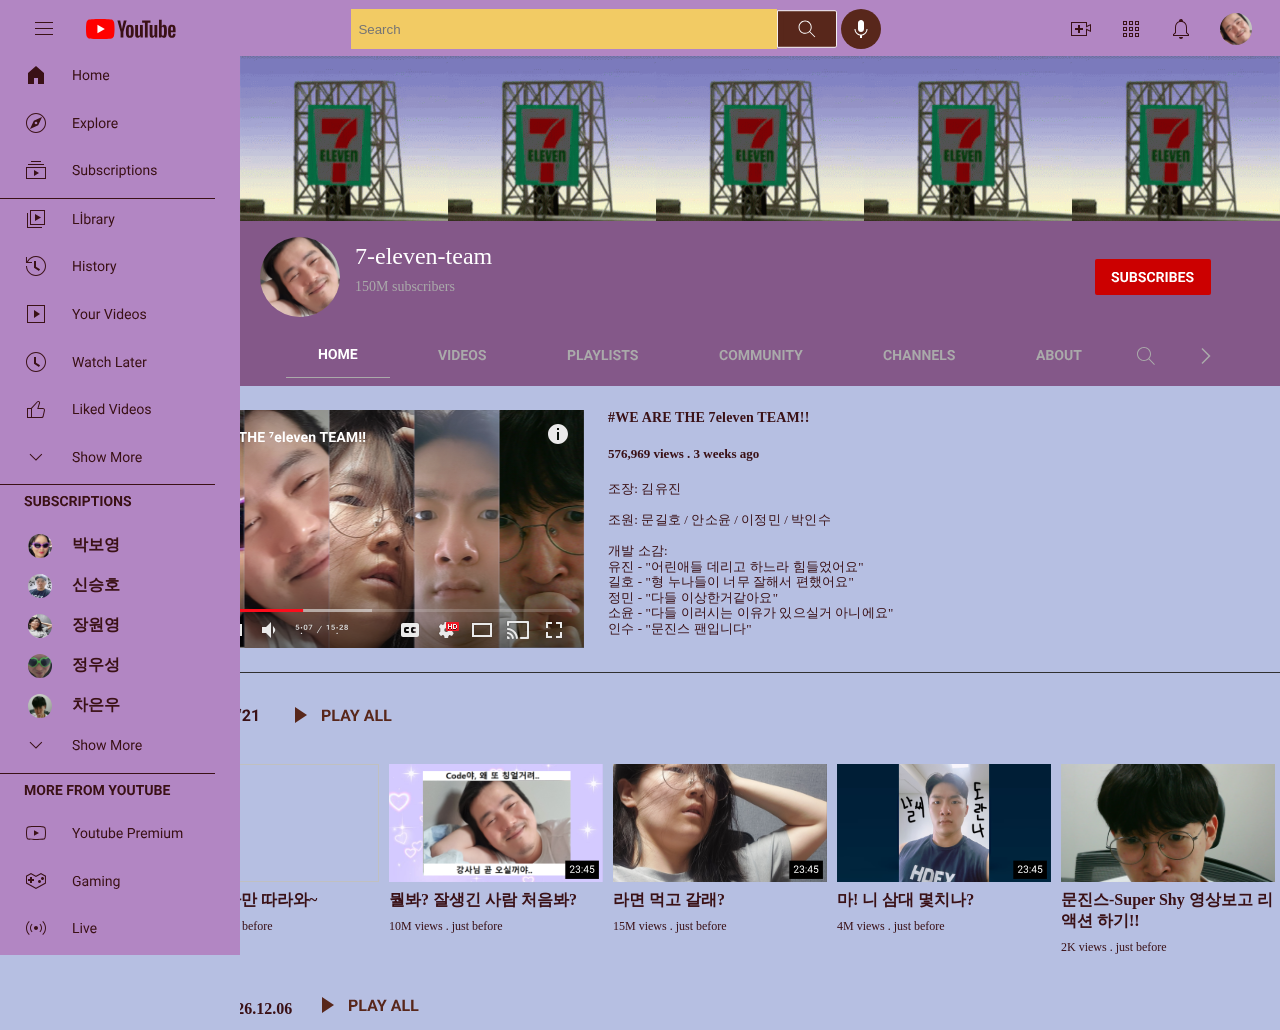
==== commit 9b7d9c00: "feat: 7Channel 수정 최종본" ====
--- a/7Channel.html
+++ b/7Channel.html
@@ -6,6 +6,7 @@
   <meta name="viewport" content="width=device-width, initial-scale=1.0">
   <title>Channel</title>
   <link rel="stylesheet" type="text/css" href="7Channel.css">
+  <link rel="icon" href="./img/home/7-eleven-tab.png"/>
 </head>
 
 <body>
@@ -28,9 +29,9 @@
       </div>
 
       <div class="top-right-icons top">
-        <a href="#"><img src="./img/7eleven/header/create.svg" alt="profile_icon" class="header-icon" /></a>
-        <a href="#"><img src="./img/7eleven/header/apps.svg" alt="profile_icon" class="header-icon" /></a>
-        <a href="#"><img src="./img/7eleven/header/notifications.svg" alt="profile_icon" class="header-icon" /></a>
+        <a href="#"><img src="./img/7eleven/header/Create.svg" alt="profile_icon" class="header-icon" /></a>
+        <a href="#"><img src="./img/7eleven/header/Apps.svg" alt="profile_icon" class="header-icon" /></a>
+        <a href="#"><img src="./img/7eleven/header/Notifications.svg" alt="profile_icon" class="header-icon" /></a>
         <a href="#"><img src="./img/7eleven/header/Profile.svg" alt="profile_icon" class="user-icon" /></a>
       </div>
     </div>
@@ -100,7 +101,7 @@
           <!-- <div></div> -->
           <div class="channel-title">
             <div class="profileInfo">
-              <img src="./img/7eleven/KakaoTalk_20230724_200543593.jpg" id="profileIcon2">
+              <img src="./img/7eleven/KakaoTalk_20230724_200543593.jpg" id="profileIcon2" style="object-fit: cover;">
               <div class="channel-name" style="margin-left:15px;">
                 <p style="color: white; font-weight: 400; font-size: 24px;">7-eleven-team</p>
                 <p style="color: #AAAAAA; font-weight: 400; font-size: 14px;">150M subscribers</p>
--- a/7Channel.css
+++ b/7Channel.css
@@ -509,6 +509,16 @@
 }
 .sidebar-text {    
     font-family: 'Roboto';
+    color: rgb(58, 17, 22);
+    font-weight: bold;
+    /* display: inline; */
+}
+#show-more-sub a span{
+    display: inline
+}
+#show-more-sub a span img{
+    vertical-align: middle; /* 이미지를 텍스트와 수직 정렬합니다. (선택사항) */
+    margin-right: 20px; /* 이미지 오른쪽에 10px의 마진을 추가하여 텍스트와 간격을 띄웁니다. */
 }
 
 #show-more-sub a{
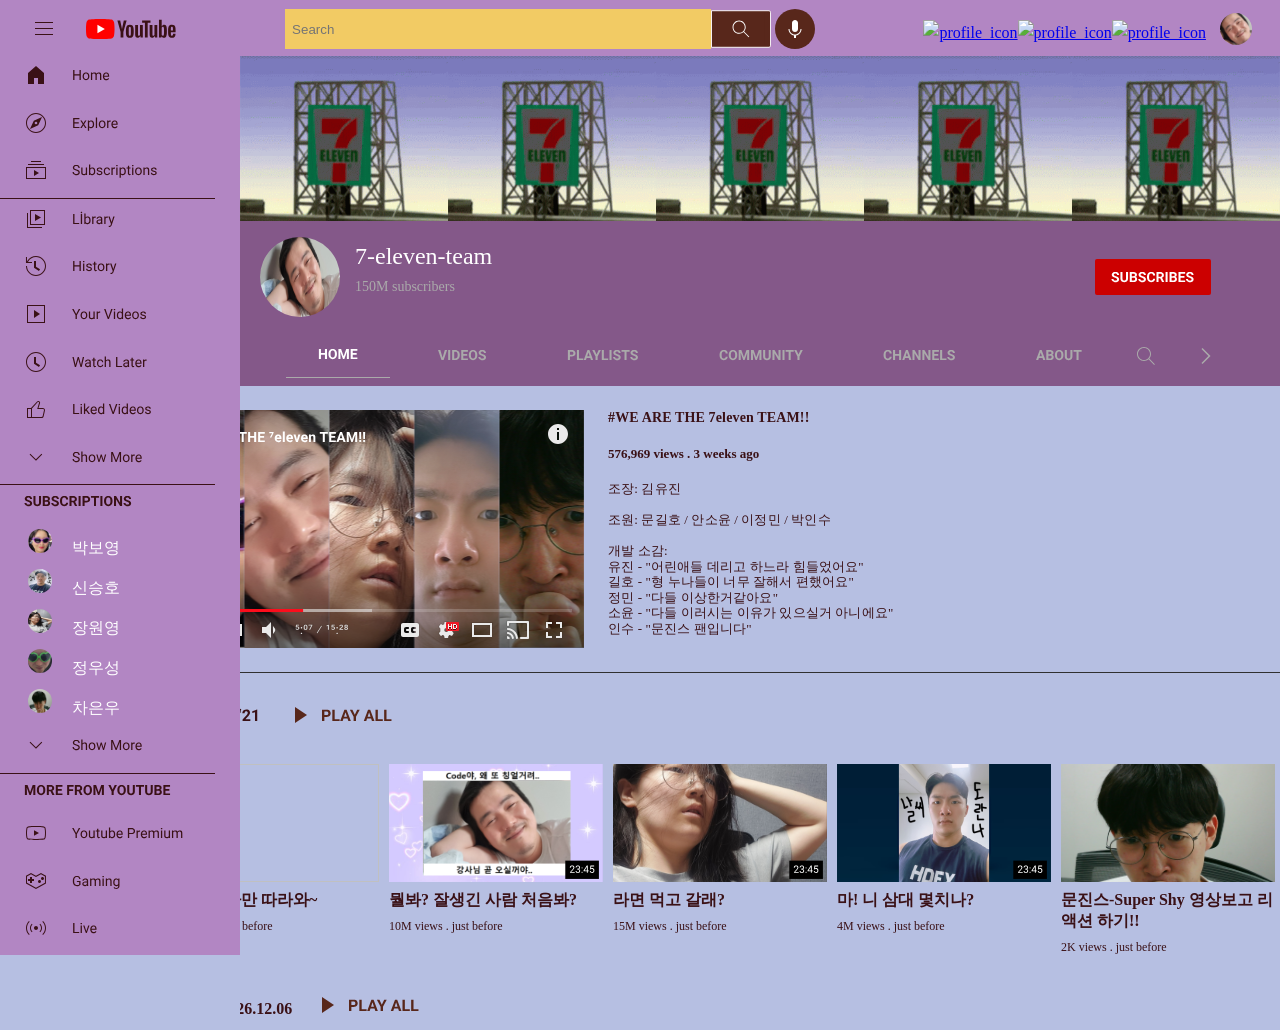
==== commit 9ca7f222: "Merge branch 'main' into javascript1" ====
--- a/7Channel.html
+++ b/7Channel.html
@@ -29,9 +29,9 @@
       </div>
 
       <div class="top-right-icons top">
-        <a href="#"><img src="./img/7eleven/header/Create.svg" alt="profile_icon" class="header-icon" /></a>
-        <a href="#"><img src="./img/7eleven/header/Apps.svg" alt="profile_icon" class="header-icon" /></a>
-        <a href="#"><img src="./img/7eleven/header/Notifications.svg" alt="profile_icon" class="header-icon" /></a>
+        <a href="#"><img src="./img/7eleven/header/create.svg" alt="profile_icon" class="header-icon" /></a>
+        <a href="#"><img src="./img/7eleven/header/apps.svg" alt="profile_icon" class="header-icon" /></a>
+        <a href="#"><img src="./img/7eleven/header/notifications.svg" alt="profile_icon" class="header-icon" /></a>
         <a href="#"><img src="./img/7eleven/header/Profile.svg" alt="profile_icon" class="user-icon" /></a>
       </div>
     </div>
@@ -101,7 +101,7 @@
           <!-- <div></div> -->
           <div class="channel-title">
             <div class="profileInfo">
-              <img src="./img/7eleven/KakaoTalk_20230724_200543593.jpg" id="profileIcon2" style="object-fit: cover;">
+              <img src="./img/7eleven/KakaoTalk_20230724_200543593.jpg" id="profileIcon2">
               <div class="channel-name" style="margin-left:15px;">
                 <p style="color: white; font-weight: 400; font-size: 24px;">7-eleven-team</p>
                 <p style="color: #AAAAAA; font-weight: 400; font-size: 14px;">150M subscribers</p>
--- a/7Channel.css
+++ b/7Channel.css
@@ -509,16 +509,6 @@
 }
 .sidebar-text {    
     font-family: 'Roboto';
-    color: rgb(58, 17, 22);
-    font-weight: bold;
-    /* display: inline; */
-}
-#show-more-sub a span{
-    display: inline
-}
-#show-more-sub a span img{
-    vertical-align: middle; /* 이미지를 텍스트와 수직 정렬합니다. (선택사항) */
-    margin-right: 20px; /* 이미지 오른쪽에 10px의 마진을 추가하여 텍스트와 간격을 띄웁니다. */
 }
 
 #show-more-sub a{
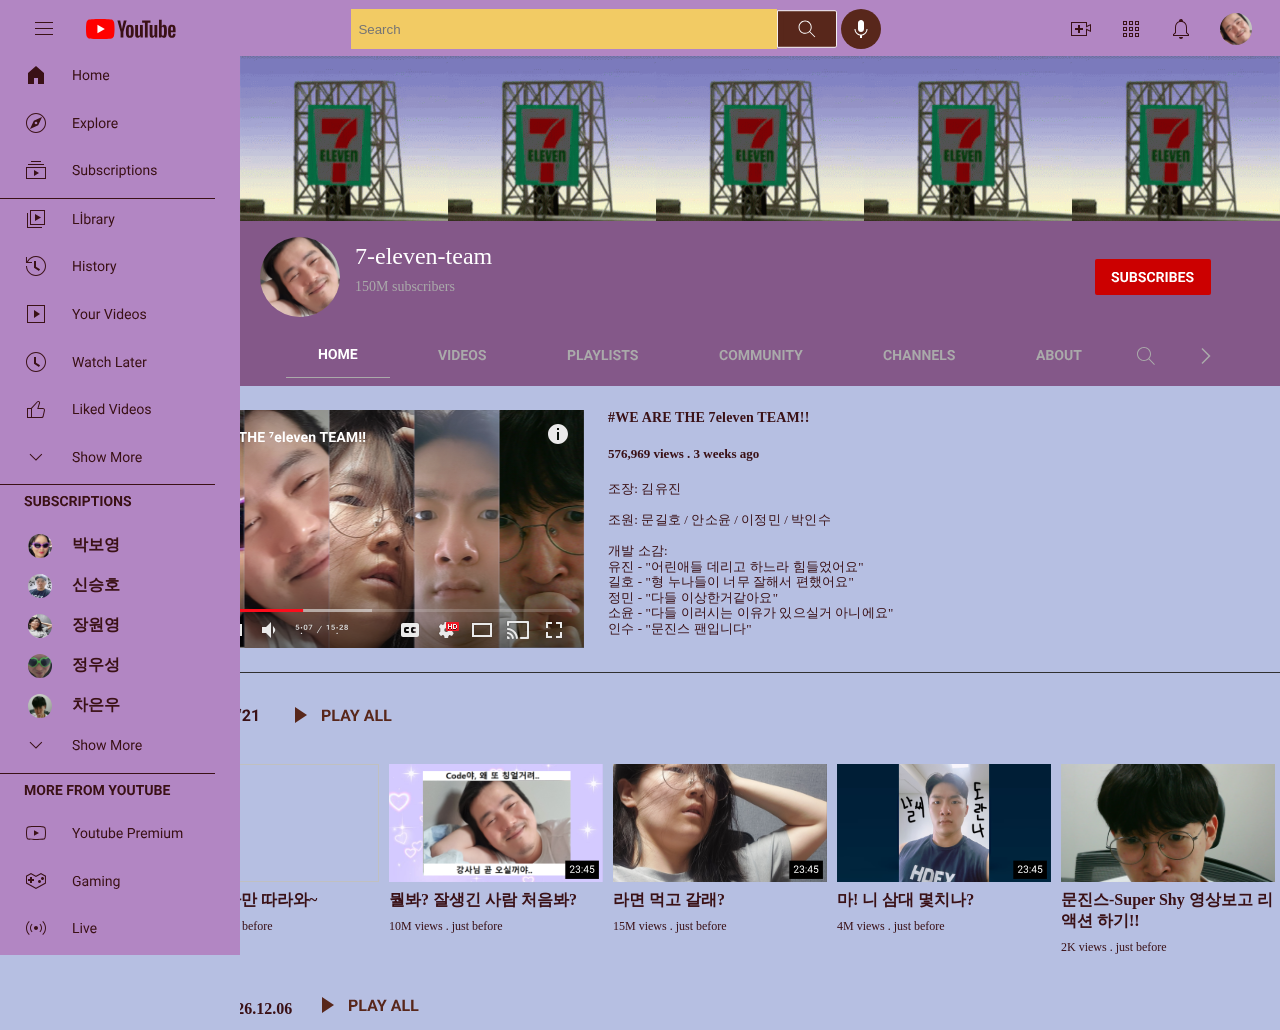
==== commit 69cdb8e9: "Merge pull request #81 from superkingyj/javascript2 feat: 7Channel 수정 최종본" ====
--- a/7Channel.html
+++ b/7Channel.html
@@ -29,9 +29,9 @@
       </div>
 
       <div class="top-right-icons top">
-        <a href="#"><img src="./img/7eleven/header/create.svg" alt="profile_icon" class="header-icon" /></a>
-        <a href="#"><img src="./img/7eleven/header/apps.svg" alt="profile_icon" class="header-icon" /></a>
-        <a href="#"><img src="./img/7eleven/header/notifications.svg" alt="profile_icon" class="header-icon" /></a>
+        <a href="#"><img src="./img/7eleven/header/Create.svg" alt="profile_icon" class="header-icon" /></a>
+        <a href="#"><img src="./img/7eleven/header/Apps.svg" alt="profile_icon" class="header-icon" /></a>
+        <a href="#"><img src="./img/7eleven/header/Notifications.svg" alt="profile_icon" class="header-icon" /></a>
         <a href="#"><img src="./img/7eleven/header/Profile.svg" alt="profile_icon" class="user-icon" /></a>
       </div>
     </div>
@@ -101,7 +101,7 @@
           <!-- <div></div> -->
           <div class="channel-title">
             <div class="profileInfo">
-              <img src="./img/7eleven/KakaoTalk_20230724_200543593.jpg" id="profileIcon2">
+              <img src="./img/7eleven/KakaoTalk_20230724_200543593.jpg" id="profileIcon2" style="object-fit: cover;">
               <div class="channel-name" style="margin-left:15px;">
                 <p style="color: white; font-weight: 400; font-size: 24px;">7-eleven-team</p>
                 <p style="color: #AAAAAA; font-weight: 400; font-size: 14px;">150M subscribers</p>
--- a/7Channel.css
+++ b/7Channel.css
@@ -509,6 +509,16 @@
 }
 .sidebar-text {    
     font-family: 'Roboto';
+    color: rgb(58, 17, 22);
+    font-weight: bold;
+    /* display: inline; */
+}
+#show-more-sub a span{
+    display: inline
+}
+#show-more-sub a span img{
+    vertical-align: middle; /* 이미지를 텍스트와 수직 정렬합니다. (선택사항) */
+    margin-right: 20px; /* 이미지 오른쪽에 10px의 마진을 추가하여 텍스트와 간격을 띄웁니다. */
 }
 
 #show-more-sub a{
